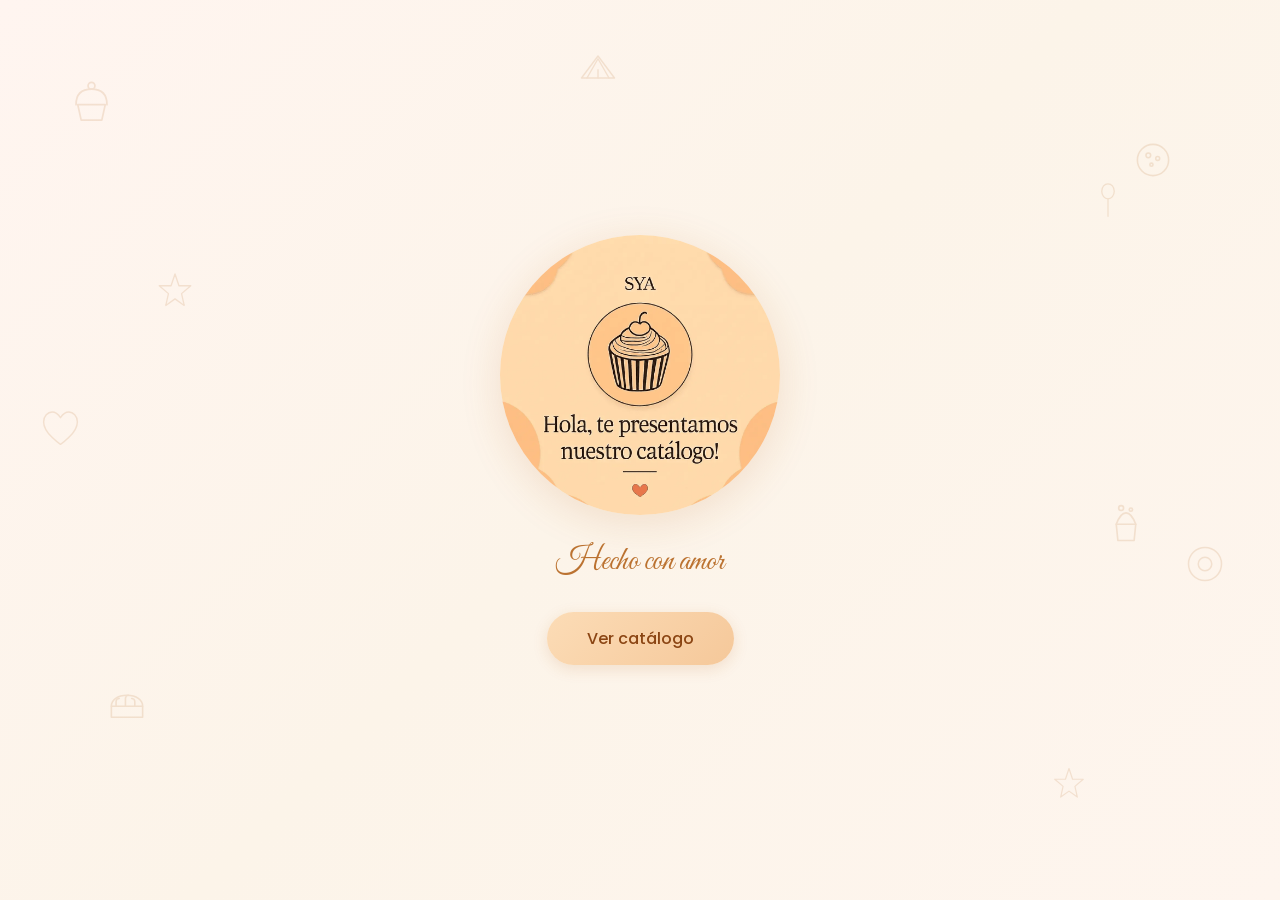
==== index.html @ 1c6e65cf "Mover archivos frontend a raíz para GitHub Pages" ====
<!DOCTYPE html>
<html lang="es">
<head>
    <meta charset="UTF-8">
    <meta name="viewport" content="width=device-width, initial-scale=1.0">
    <title>SyA - Catálogo</title>
    <link rel="icon" type="image/jpeg" href="img/logo.jpg">
    <link rel="preconnect" href="https://fonts.googleapis.com">
    <link rel="preconnect" href="https://fonts.gstatic.com" crossorigin>
    <link href="https://fonts.googleapis.com/css2?family=Great+Vibes&family=Poppins:wght@300;400;500;600;700&display=swap" rel="stylesheet">
    <link rel="stylesheet" href="css/styles.css">
</head>
<body>
    <div class="welcome-container">
        <div class="decoraciones" aria-hidden="true">
            <svg class="deco deco-1" width="55" height="55" viewBox="0 0 64 64" fill="none" stroke="currentColor" stroke-width="2" stroke-linecap="round" stroke-linejoin="round">
                <path d="M16 38h32l-4 18H20L16 38z"/>
                <path d="M14 38c0-12 6-18 18-18s18 6 18 18"/>
                <circle cx="32" cy="16" r="4"/>
            </svg>
            <svg class="deco deco-2" width="50" height="50" viewBox="0 0 64 64" fill="none" stroke="currentColor" stroke-width="2" stroke-linecap="round" stroke-linejoin="round">
                <circle cx="32" cy="32" r="20"/>
                <circle cx="26" cy="26" r="3"/>
                <circle cx="38" cy="30" r="2.5"/>
                <circle cx="30" cy="38" r="2"/>
            </svg>
            <svg class="deco deco-3" width="45" height="45" viewBox="0 0 64 64" fill="none" stroke="currentColor" stroke-width="2" stroke-linecap="round" stroke-linejoin="round">
                <path d="M32 56S8 40 8 24c0-8 6-14 12-14 4 0 8 2 12 8 4-6 8-8 12-8 6 0 12 6 12 14 0 16-24 32-24 32z"/>
            </svg>
            <svg class="deco deco-4" width="48" height="48" viewBox="0 0 64 64" fill="none" stroke="currentColor" stroke-width="2" stroke-linecap="round" stroke-linejoin="round">
                <circle cx="32" cy="32" r="22"/>
                <circle cx="32" cy="32" r="9"/>
            </svg>
            <svg class="deco deco-5" width="42" height="42" viewBox="0 0 64 64" fill="none" stroke="currentColor" stroke-width="2" stroke-linecap="round" stroke-linejoin="round">
                <polygon points="32,6 38,24 56,24 42,36 46,54 32,44 18,54 22,36 8,24 26,24"/>
            </svg>
            <svg class="deco deco-6" width="50" height="50" viewBox="0 0 64 64" fill="none" stroke="currentColor" stroke-width="2" stroke-linecap="round" stroke-linejoin="round">
                <path d="M12 40h40v14H12z"/>
                <path d="M12 40c0-8 8-14 20-14s20 6 20 14"/>
                <path d="M18 40v-6c0-2 2-4 4-4"/>
                <path d="M30 40v-10c0-2 2-4 4-4"/>
                <path d="M42 40v-6c0-2-2-4-4-4"/>
            </svg>
            <svg class="deco deco-7" width="40" height="40" viewBox="0 0 64 64" fill="none" stroke="currentColor" stroke-width="2" stroke-linecap="round" stroke-linejoin="round">
                <ellipse cx="32" cy="18" rx="10" ry="12"/>
                <line x1="32" y1="30" x2="32" y2="58"/>
            </svg>
            <svg class="deco deco-8" width="52" height="52" viewBox="0 0 64 64" fill="none" stroke="currentColor" stroke-width="2" stroke-linecap="round" stroke-linejoin="round">
                <path d="M20 36h24l-2 20H22L20 36z"/>
                <path d="M20 36c3-8 7-14 12-14s9 6 12 14"/>
                <circle cx="26" cy="16" r="3"/>
                <circle cx="38" cy="18" r="2"/>
            </svg>
            <svg class="deco deco-9" width="38" height="38" viewBox="0 0 64 64" fill="none" stroke="currentColor" stroke-width="2" stroke-linecap="round" stroke-linejoin="round">
                <polygon points="32,6 38,24 56,24 42,36 46,54 32,44 18,54 22,36 8,24 26,24"/>
            </svg>
            <svg class="deco deco-10" width="44" height="44" viewBox="0 0 64 64" fill="none" stroke="currentColor" stroke-width="2" stroke-linecap="round" stroke-linejoin="round">
                <path d="M8 48L32 16l24 32H8z"/>
                <path d="M16 48l16-28 16 28"/>
                <line x1="32" y1="36" x2="32" y2="48"/>
            </svg>
        </div>

        <picture>
            <source srcset="img/logoCatalogo.webp" type="image/webp">
            <img src="img/logoCatalogo.png" alt="Bienvenido a SyA" class="welcome-img" width="1024" height="1024" fetchpriority="high">
        </picture>
        
        <p class="welcome-frase">Hecho con amor</p>
        <a href="productos.html" class="btn-ingresar">Ver catálogo</a>
    </div>
</body>
</html>
---- css/styles.css ----
/* ==========================================
   VARIABLES Y BASE
   ========================================== */
:root {
    --color-crema: #fcf4e9;
    --color-crema-claro: #fff5f0;
    --color-marron: #b5651d;
    --color-marron-oscuro: #8b4513;
    --color-marron-texto: #4a3728;
    --color-blanco: #ffffff;
    --color-texto: #5a4a3a;
    --color-texto-claro: #8a7a6a;
    --sombra-suave: 0 4px 20px rgba(181, 101, 29, 0.08);
    --sombra-hover: 0 8px 30px rgba(181, 101, 29, 0.15);
    --radio-suave: 20px;
    --radio-medio: 16px;
    --transicion: all 0.3s ease;
}

* {
    margin: 0;
    padding: 0;
    box-sizing: border-box;
}

body {
    font-family: 'Poppins', Arial, sans-serif;
    background: linear-gradient(135deg, var(--color-crema-claro) 0%, var(--color-crema) 50%, #fef5ee 100%);
    color: var(--color-texto);
    min-height: 100vh;
    padding: 0;
    text-align: center;
}

h1, h2, h3 {
    color: var(--color-marron-texto);
}

/* ==========================================
   NAVBAR
   ========================================== */
.navbar {
    display: flex;
    justify-content: space-between;
    align-items: center;
    background: linear-gradient(135deg, var(--color-marron) 0%, var(--color-marron-oscuro) 100%);
    padding: 18px 40px;
    border-radius: 0 0 var(--radio-suave) var(--radio-suave);
    box-shadow: 0 4px 20px rgba(139, 69, 19, 0.2);
}

.navbar .logo {
    color: var(--color-blanco);
    font-family: 'Great Vibes', cursive;
    font-size: 28px;
    font-weight: 400;
    letter-spacing: 1px;
}

.nav-links {
    list-style: none;
    display: flex;
    gap: 30px;
    margin: 0;
    padding: 0;
}

.nav-links a {
    color: rgba(255, 255, 255, 0.9);
    text-decoration: none;
    font-weight: 400;
    font-size: 15px;
    transition: var(--transicion);
    position: relative;
}

.nav-links a::after {
    content: '';
    position: absolute;
    bottom: -4px;
    left: 0;
    width: 0;
    height: 2px;
    background: var(--color-blanco);
    transition: var(--transicion);
    border-radius: 2px;
}

.nav-links a:hover::after {
    width: 100%;
}

.nav-links a:hover {
    color: var(--color-blanco);
}

/* ==========================================
   PÁGINA DE BIENVENIDA
   ========================================== */
.welcome-container {
    display: flex;
    flex-direction: column;
    align-items: center;
    justify-content: center;
    min-height: 100vh;
    padding: 40px 20px;
    position: relative;
    overflow: hidden;
}

.welcome-img {
    max-width: 280px;
    height: auto;
    border-radius: 50%;
    margin-bottom: 20px;
    box-shadow: 0 8px 40px rgba(181, 101, 29, 0.15);
    transition: var(--transicion);
    position: relative;
    z-index: 1;
}

.welcome-img:hover {
    transform: scale(1.03);
    box-shadow: 0 12px 50px rgba(181, 101, 29, 0.2);
}

.welcome-frase {
    font-family: 'Great Vibes', cursive;
    font-size: 2rem;
    color: var(--color-marron);
    margin-bottom: 30px;
    opacity: 0.9;
    position: relative;
    z-index: 1;
}

.btn-ingresar {
    display: inline-block;
    padding: 14px 40px;
    font-family: 'Poppins', sans-serif;
    font-size: 1rem;
    font-weight: 500;
    text-decoration: none;
    color: var(--color-marron-oscuro);
    background: linear-gradient(135deg, #fcdcb6 0%, #f5c89a 100%);
    border: none;
    border-radius: 50px;
    transition: var(--transicion);
    cursor: pointer;
    box-shadow: 0 4px 15px rgba(181, 101, 29, 0.15);
    position: relative;
    z-index: 1;
}

.btn-ingresar:hover {
    background: linear-gradient(135deg, var(--color-marron) 0%, var(--color-marron-oscuro) 100%);
    color: var(--color-blanco);
    transform: translateY(-3px);
    box-shadow: 0 8px 25px rgba(181, 101, 29, 0.25);
}

/* ==========================================
   CATÁLOGO
   ========================================== */
.catalog-container {
    padding: 50px 30px;
    min-height: 100vh;
}

.main-title {
    font-family: 'Great Vibes', cursive;
    font-size: 3rem;
    font-weight: 400;
    color: var(--color-marron);
    margin-bottom: 50px;
    text-shadow: 0 2px 4px rgba(181, 101, 29, 0.1);
}

.productos-grid {
    display: flex;
    flex-wrap: wrap;
    justify-content: center;
    gap: 30px;
    max-width: 1200px;
    margin: 0 auto;
}

/* ==========================================
   CARDS DE PRODUCTOS
   ========================================== */
.card {
    background: var(--color-blanco);
    border-radius: var(--radio-suave);
    padding: 20px;
    width: 280px;
    text-align: center;
    text-decoration: none;
    color: inherit;
    display: block;
    transition: var(--transicion);
    box-shadow: var(--sombra-suave);
    border: 1px solid rgba(181, 101, 29, 0.06);
}

.card:hover {
    transform: translateY(-6px);
    box-shadow: var(--sombra-hover);
}

.card picture {
    display: block;
    border-radius: var(--radio-medio);
    overflow: hidden;
}

.card img {
    width: 100%;
    height: 200px;
    object-fit: cover;
    border-radius: var(--radio-medio);
    transition: var(--transicion);
}

.card:hover img {
    transform: scale(1.03);
}

.categoria {
    display: inline-block;
    background: linear-gradient(135deg, rgba(181, 101, 29, 0.1) 0%, rgba(181, 101, 29, 0.05) 100%);
    color: var(--color-marron);
    font-size: 11px;
    font-weight: 600;
    padding: 5px 14px;
    border-radius: 50px;
    margin-top: 15px;
    text-transform: uppercase;
    letter-spacing: 1px;
}

.card h3 {
    font-size: 1.1rem;
    font-weight: 600;
    margin: 12px 0 8px 0;
    color: var(--color-marron-texto);
}

.card .precio {
    font-weight: 600;
    color: var(--color-marron);
    font-size: 1.1rem;
}

/* ==========================================
   DETALLE DE PRODUCTO
   ========================================== */
.producto-detalle {
    padding: 30px 20px;
}

.detalle-grid {
    max-width: 900px;
    margin: 0 auto;
    display: flex;
    flex-wrap: wrap;
    gap: 50px;
    text-align: left;
    background: var(--color-blanco);
    border-radius: var(--radio-suave);
    padding: 40px;
    box-shadow: var(--sombra-suave);
    border: 1px solid rgba(181, 101, 29, 0.06);
}

.detalle-imagen {
    flex: 1;
    min-width: 280px;
    text-align: center;
}

.detalle-imagen picture {
    display: block;
}

.detalle-imagen img {
    width: 100%;
    max-width: 380px;
    border-radius: var(--radio-suave);
    box-shadow: 0 8px 30px rgba(181, 101, 29, 0.12);
    cursor: zoom-in;
    transition: var(--transicion);
}

.detalle-imagen img:hover {
    transform: scale(1.02);
    box-shadow: 0 12px 40px rgba(181, 101, 29, 0.18);
}

.hint-zoom {
    font-size: 13px;
    color: var(--color-texto-claro);
    margin-top: 12px;
    font-style: italic;
}

.detalle-info {
    flex: 1;
    min-width: 280px;
}

.detalle-info .categoria {
    margin-top: 0;
}

.detalle-info h1 {
    font-family: 'Great Vibes', cursive;
    font-size: 2.4rem;
    font-weight: 400;
    color: var(--color-marron-texto);
    margin: 12px 0;
}

.detalle-info .precio {
    font-size: 1.8rem;
    font-weight: 700;
    color: var(--color-marron);
    margin: 10px 0 20px 0;
}

.detalle-info .descripcion {
    color: var(--color-texto);
    line-height: 1.7;
    font-size: 0.95rem;
}

.detalle-info h3 {
    font-size: 1.1rem;
    font-weight: 600;
    margin: 25px 0 12px 0;
    color: var(--color-marron-texto);
}

.lista-ingredientes {
    margin: 0 0 25px 0;
    padding-left: 0;
    list-style: none;
    color: var(--color-texto);
}

.lista-ingredientes li {
    padding: 6px 0;
    padding-left: 20px;
    position: relative;
    font-size: 0.9rem;
}

.lista-ingredientes li::before {
    content: '•';
    color: var(--color-marron);
    font-weight: bold;
    position: absolute;
    left: 0;
}

/* ==========================================
   BOTONES
   ========================================== */
.btn-whatsapp {
    display: inline-block;
    background: linear-gradient(135deg, #25D366 0%, #128C7E 100%);
    color: var(--color-blanco);
    text-decoration: none;
    padding: 14px 28px;
    border-radius: 50px;
    font-weight: 600;
    font-size: 0.95rem;
    text-align: center;
    transition: var(--transicion);
    box-shadow: 0 4px 15px rgba(37, 211, 102, 0.3);
}

.btn-whatsapp:hover {
    transform: translateY(-3px);
    box-shadow: 0 8px 25px rgba(37, 211, 102, 0.4);
}

.btn-instagram {
    display: inline-block;
    margin-top: 12px;
    background: linear-gradient(45deg, #f09433 0%, #e6683c 25%, #dc2743 50%, #cc2366 75%, #bc1888 100%);
    color: var(--color-blanco);
    text-decoration: none;
    padding: 14px 28px;
    border-radius: 50px;
    font-weight: 600;
    font-size: 0.95rem;
    text-align: center;
    width: 100%;
    box-sizing: border-box;
    transition: var(--transicion);
    box-shadow: 0 4px 15px rgba(220, 39, 67, 0.25);
}

.btn-instagram:hover {
    opacity: 0.9;
    transform: translateY(-3px);
    box-shadow: 0 8px 25px rgba(220, 39, 67, 0.35);
}

/* ==========================================
   OVERLAY DE ZOOM
   ========================================== */
.zoom-overlay {
    display: none;
    position: fixed;
    top: 0;
    left: 0;
    width: 100%;
    height: 100%;
    background: rgba(74, 55, 40, 0.9);
    backdrop-filter: blur(8px);
    justify-content: center;
    align-items: center;
    cursor: zoom-out;
    z-index: 999;
}

.zoom-overlay.activo {
    display: flex;
}

.zoom-overlay img {
    max-width: 90%;
    max-height: 90%;
    border-radius: var(--radio-medio);
    box-shadow: 0 20px 60px rgba(0, 0, 0, 0.3);
}

/* ==========================================
   PÁGINA DE CONTACTO
   ========================================== */
.contacto-container {
    max-width: 900px;
    margin: 50px auto;
    padding: 0 20px;
    text-align: left;
}

.contacto-container h2 {
    font-family: 'Great Vibes', cursive;
    font-size: 2.4rem;
    font-weight: 400;
    color: var(--color-marron);
    text-align: center;
    margin-bottom: 8px;
}

.contacto-container .subtitulo {
    text-align: center;
    color: var(--color-texto-claro);
    margin-bottom: 40px;
    font-size: 0.95rem;
}

.contacto-grid {
    display: flex;
    flex-wrap: wrap;
    gap: 30px;
    justify-content: center;
}

.form-seccion, .info-seccion {
    background: var(--color-blanco);
    border-radius: var(--radio-suave);
    padding: 35px;
    box-shadow: var(--sombra-suave);
    flex: 1;
    min-width: 300px;
    border: 1px solid rgba(181, 101, 29, 0.06);
}

#form-contacto {
    display: flex;
    flex-direction: column;
}

#form-contacto label {
    margin-top: 14px;
    font-weight: 500;
    color: var(--color-marron-texto);
    font-size: 0.9rem;
}

#form-contacto input,
#form-contacto textarea {
    padding: 12px 16px;
    margin-top: 6px;
    border: 2px solid rgba(181, 101, 29, 0.1);
    border-radius: var(--radio-medio);
    font-family: 'Poppins', sans-serif;
    font-size: 0.9rem;
    transition: var(--transicion);
    background: var(--color-crema-claro);
    color: var(--color-texto);
}

#form-contacto input:focus,
#form-contacto textarea:focus {
    outline: none;
    border-color: var(--color-marron);
    box-shadow: 0 0 0 3px rgba(181, 101, 29, 0.1);
    background: var(--color-blanco);
}

#form-contacto button {
    margin-top: 22px;
    background: linear-gradient(135deg, var(--color-marron) 0%, var(--color-marron-oscuro) 100%);
    color: var(--color-blanco);
    border: none;
    padding: 14px;
    border-radius: 50px;
    font-family: 'Poppins', sans-serif;
    font-weight: 600;
    font-size: 0.95rem;
    cursor: pointer;
    transition: var(--transicion);
    box-shadow: 0 4px 15px rgba(181, 101, 29, 0.25);
}

#form-contacto button:hover {
    transform: translateY(-3px);
    box-shadow: 0 8px 25px rgba(181, 101, 29, 0.35);
}

.info-seccion h3 {
    font-family: 'Great Vibes', cursive;
    font-size: 1.8rem;
    font-weight: 400;
    color: var(--color-marron);
    margin-top: 0;
    margin-bottom: 15px;
}

.info-seccion ul {
    list-style: none;
    padding: 0;
}

.info-seccion ul li {
    margin-bottom: 15px;
    font-size: 0.95rem;
    color: var(--color-texto);
}

/* ==========================================
   DECORACIONES FLOTANTES
   ========================================== */
.decoraciones {
    position: absolute;
    inset: 0;
    overflow: hidden;
    pointer-events: none;
    z-index: 0;
}

.catalog-container {
    position: relative;
}

.deco {
    position: absolute;
    color: var(--color-marron);
    opacity: 0.14;
}

.deco-1 { top: 8%; left: 5%; animation: float 8s ease-in-out infinite; }
.deco-2 { top: 15%; right: 8%; animation: float 10s ease-in-out infinite 1s; }
.deco-3 { top: 45%; left: 3%; animation: float 7s ease-in-out infinite 2s; }
.deco-4 { top: 60%; right: 4%; animation: float 9s ease-in-out infinite 0.5s; }
.deco-5 { top: 30%; left: 12%; animation: float 11s ease-in-out infinite 3s; }
.deco-6 { top: 75%; left: 8%; animation: float 8s ease-in-out infinite 1.5s; }
.deco-7 { top: 20%; left: 85%; animation: float 10s ease-in-out infinite 2.5s; }
.deco-8 { top: 55%; right: 10%; animation: float 7s ease-in-out infinite 0.8s; }
.deco-9 { top: 85%; right: 15%; animation: float 9s ease-in-out infinite 3.5s; }
.deco-10 { top: 5%; left: 45%; animation: float 11s ease-in-out infinite 0.3s; }
.deco-11 { top: 40%; left: 90%; animation: float 8s ease-in-out infinite 1.2s; }
.deco-12 { top: 92%; left: 30%; animation: float 10s ease-in-out infinite 2.8s; }
.deco-13 { top: 25%; right: 3%; animation: float 7s ease-in-out infinite 0.7s; }
.deco-14 { top: 70%; left: 15%; animation: float 9s ease-in-out infinite 1.8s; }
.deco-15 { top: 50%; left: 50%; animation: float 12s ease-in-out infinite 3.2s; }
.deco-16 { top: 3%; right: 25%; animation: float 8s ease-in-out infinite 2.2s; }
.deco-17 { top: 78%; right: 25%; animation: float 10s ease-in-out infinite 0.4s; }
.deco-18 { top: 35%; left: 20%; animation: float 7s ease-in-out infinite 1.5s; }
.deco-19 { top: 60%; left: 40%; animation: float 9s ease-in-out infinite 2.5s; }
.deco-20 { top: 12%; left: 70%; animation: float 11s ease-in-out infinite 3.8s; }

@keyframes float {
    0%, 100% {
        transform: translateY(0) rotate(0deg);
    }
    50% {
        transform: translateY(-18px) rotate(5deg);
    }
}

/* ==========================================
   RESPONSIVE
   ========================================== */
@media (max-width: 768px) {
    .navbar {
        padding: 15px 20px;
        border-radius: 0;
    }

    .nav-links {
        gap: 15px;
    }

    .nav-links a {
        font-size: 13px;
    }

    .main-title {
        font-size: 2.2rem;
    }

    .welcome-img {
        max-width: 200px;
    }

    .welcome-frase {
        font-size: 1.5rem;
    }

    .card {
        width: 100%;
        max-width: 320px;
    }

    .detalle-grid {
        padding: 25px;
        gap: 30px;
    }

    .detalle-info h1 {
        font-size: 1.8rem;
    }

    .contacto-container {
        margin: 30px auto;
    }
}
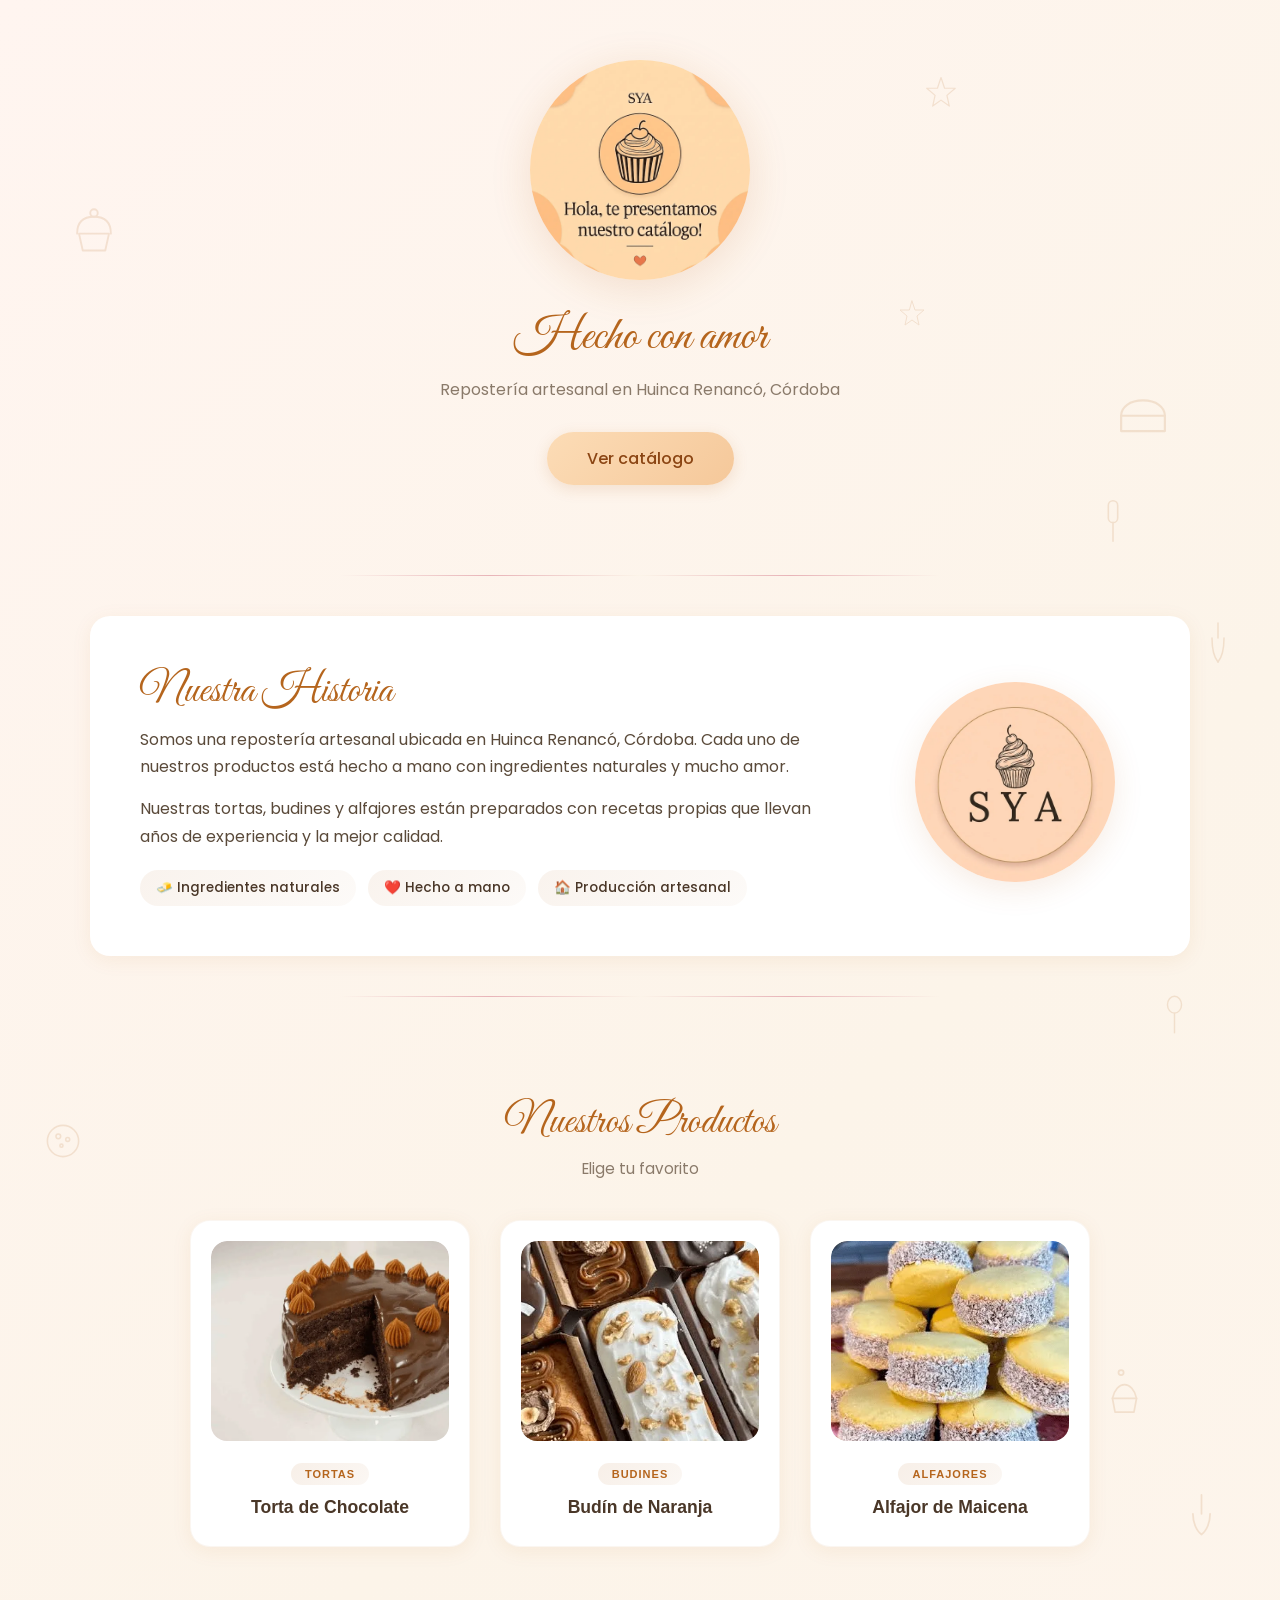
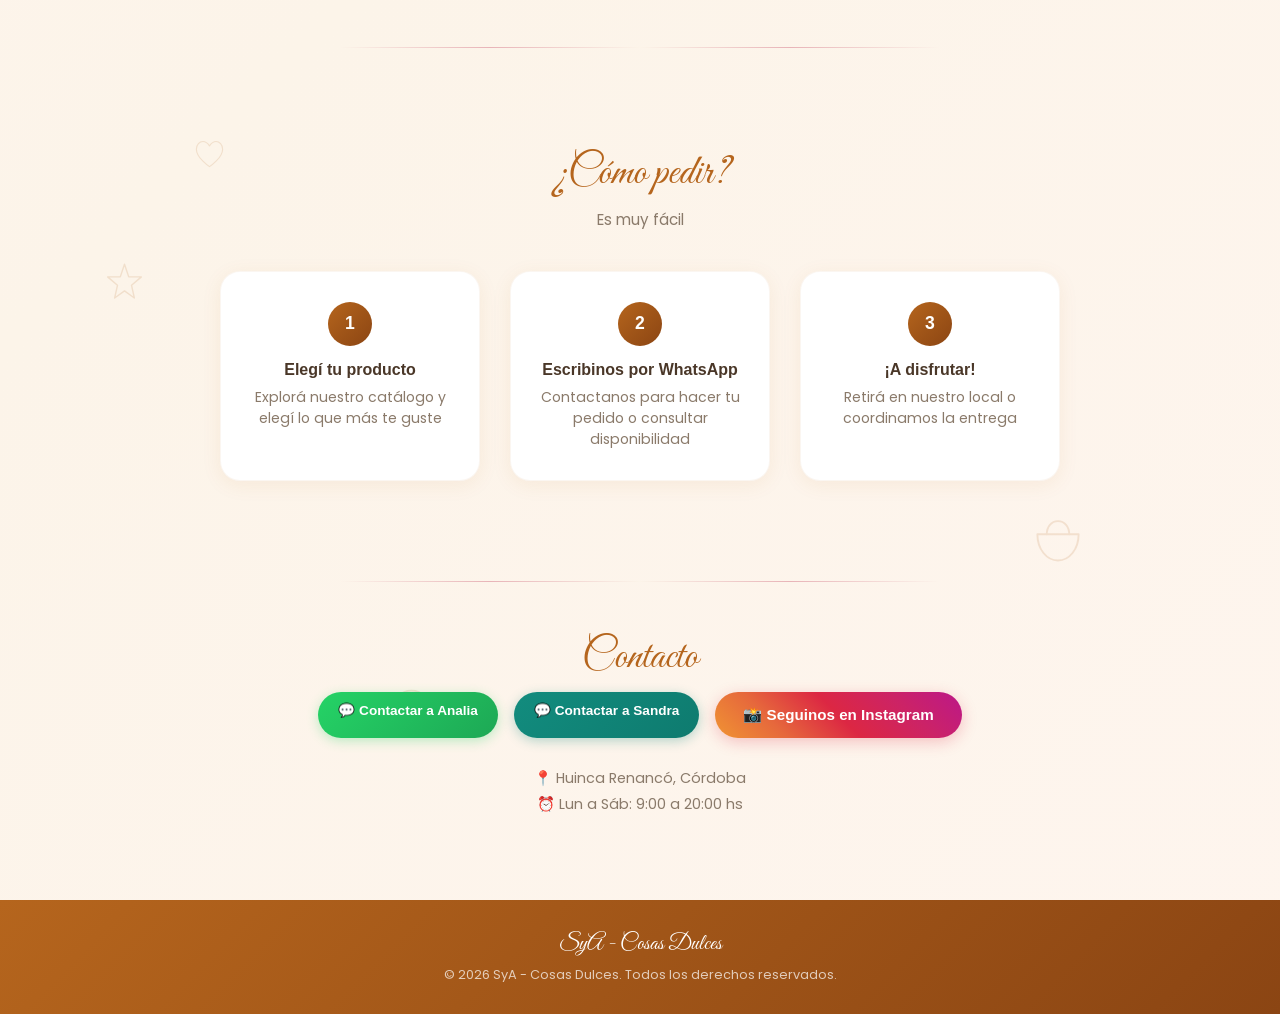
==== commit cb6b9c51: "2 botones WhatsApp (Analia/Sandra), sin precios, divisores pastel y SVGs decorativos en inicio" ====
--- a/index.html
+++ b/index.html
@@ -3,7 +3,12 @@
 <head>
     <meta charset="UTF-8">
     <meta name="viewport" content="width=device-width, initial-scale=1.0">
-    <title>SyA - Catálogo</title>
+    <title>SyA - Cosas Dulces | Repostería en Huinca Renancó, Córdoba</title>
+    <meta name="description" content="SyA - Cosas Dulces: repostería artesanal en Huinca Renancó, Córdoba. Tortas, budines y alfajores hechos con amor. Consultá por WhatsApp.">
+    <meta property="og:title" content="SyA - Cosas Dulces | Repostería Artesanal">
+    <meta property="og:description" content="Tortas, budines y alfajores artesanales en Huinca Renancó, Córdoba. Hecho con amor.">
+    <meta property="og:image" content="img/logo.jpg">
+    <meta property="og:type" content="website">
     <link rel="icon" type="image/jpeg" href="img/logo.jpg">
     <link rel="preconnect" href="https://fonts.googleapis.com">
     <link rel="preconnect" href="https://fonts.gstatic.com" crossorigin>
@@ -11,63 +16,132 @@
     <link rel="stylesheet" href="css/styles.css">
 </head>
 <body>
-    <div class="welcome-container">
+
+    <div class="home-container">
         <div class="decoraciones" aria-hidden="true">
-            <svg class="deco deco-1" width="55" height="55" viewBox="0 0 64 64" fill="none" stroke="currentColor" stroke-width="2" stroke-linecap="round" stroke-linejoin="round">
-                <path d="M16 38h32l-4 18H20L16 38z"/>
-                <path d="M14 38c0-12 6-18 18-18s18 6 18 18"/>
-                <circle cx="32" cy="16" r="4"/>
-            </svg>
-            <svg class="deco deco-2" width="50" height="50" viewBox="0 0 64 64" fill="none" stroke="currentColor" stroke-width="2" stroke-linecap="round" stroke-linejoin="round">
-                <circle cx="32" cy="32" r="20"/>
-                <circle cx="26" cy="26" r="3"/>
-                <circle cx="38" cy="30" r="2.5"/>
-                <circle cx="30" cy="38" r="2"/>
-            </svg>
-            <svg class="deco deco-3" width="45" height="45" viewBox="0 0 64 64" fill="none" stroke="currentColor" stroke-width="2" stroke-linecap="round" stroke-linejoin="round">
-                <path d="M32 56S8 40 8 24c0-8 6-14 12-14 4 0 8 2 12 8 4-6 8-8 12-8 6 0 12 6 12 14 0 16-24 32-24 32z"/>
-            </svg>
-            <svg class="deco deco-4" width="48" height="48" viewBox="0 0 64 64" fill="none" stroke="currentColor" stroke-width="2" stroke-linecap="round" stroke-linejoin="round">
-                <circle cx="32" cy="32" r="22"/>
-                <circle cx="32" cy="32" r="9"/>
-            </svg>
-            <svg class="deco deco-5" width="42" height="42" viewBox="0 0 64 64" fill="none" stroke="currentColor" stroke-width="2" stroke-linecap="round" stroke-linejoin="round">
-                <polygon points="32,6 38,24 56,24 42,36 46,54 32,44 18,54 22,36 8,24 26,24"/>
-            </svg>
-            <svg class="deco deco-6" width="50" height="50" viewBox="0 0 64 64" fill="none" stroke="currentColor" stroke-width="2" stroke-linecap="round" stroke-linejoin="round">
-                <path d="M12 40h40v14H12z"/>
-                <path d="M12 40c0-8 8-14 20-14s20 6 20 14"/>
-                <path d="M18 40v-6c0-2 2-4 4-4"/>
-                <path d="M30 40v-10c0-2 2-4 4-4"/>
-                <path d="M42 40v-6c0-2-2-4-4-4"/>
-            </svg>
-            <svg class="deco deco-7" width="40" height="40" viewBox="0 0 64 64" fill="none" stroke="currentColor" stroke-width="2" stroke-linecap="round" stroke-linejoin="round">
-                <ellipse cx="32" cy="18" rx="10" ry="12"/>
-                <line x1="32" y1="30" x2="32" y2="58"/>
-            </svg>
-            <svg class="deco deco-8" width="52" height="52" viewBox="0 0 64 64" fill="none" stroke="currentColor" stroke-width="2" stroke-linecap="round" stroke-linejoin="round">
-                <path d="M20 36h24l-2 20H22L20 36z"/>
-                <path d="M20 36c3-8 7-14 12-14s9 6 12 14"/>
-                <circle cx="26" cy="16" r="3"/>
-                <circle cx="38" cy="18" r="2"/>
-            </svg>
-            <svg class="deco deco-9" width="38" height="38" viewBox="0 0 64 64" fill="none" stroke="currentColor" stroke-width="2" stroke-linecap="round" stroke-linejoin="round">
-                <polygon points="32,6 38,24 56,24 42,36 46,54 32,44 18,54 22,36 8,24 26,24"/>
-            </svg>
-            <svg class="deco deco-10" width="44" height="44" viewBox="0 0 64 64" fill="none" stroke="currentColor" stroke-width="2" stroke-linecap="round" stroke-linejoin="round">
-                <path d="M8 48L32 16l24 32H8z"/>
-                <path d="M16 48l16-28 16 28"/>
-                <line x1="32" y1="36" x2="32" y2="48"/>
-            </svg>
+            <svg class="deco deco-1" width="60" height="60" viewBox="0 0 64 64" fill="none" stroke="currentColor" stroke-width="2" stroke-linecap="round" stroke-linejoin="round"><path d="M16 38h32l-4 18H20L16 38z"/><path d="M14 38c0-12 6-18 18-18s18 6 18 18"/><circle cx="32" cy="16" r="4"/></svg>
+            <svg class="deco deco-2" width="70" height="70" viewBox="0 0 64 64" fill="none" stroke="currentColor" stroke-width="2" stroke-linecap="round" stroke-linejoin="round"><path d="M12 40h40v14H12z"/><path d="M12 40c0-8 8-14 20-14s20 6 20 14"/></svg>
+            <svg class="deco deco-3" width="50" height="50" viewBox="0 0 64 64" fill="none" stroke="currentColor" stroke-width="2" stroke-linecap="round" stroke-linejoin="round"><circle cx="32" cy="32" r="20"/><circle cx="26" cy="26" r="3"/><circle cx="38" cy="30" r="2.5"/><circle cx="30" cy="38" r="2"/></svg>
+            <svg class="deco deco-4" width="55" height="55" viewBox="0 0 64 64" fill="none" stroke="currentColor" stroke-width="2" stroke-linecap="round" stroke-linejoin="round"><line x1="32" y1="8" x2="32" y2="30"/><path d="M22 30c0 10 4 20 10 24"/><path d="M42 30c0 10-4 20-10 24"/></svg>
+            <svg class="deco deco-5" width="40" height="40" viewBox="0 0 64 64" fill="none" stroke="currentColor" stroke-width="2" stroke-linecap="round" stroke-linejoin="round"><path d="M32 56S8 40 8 24c0-8 6-14 12-14 4 0 8 2 12 8 4-6 8-8 12-8 6 0 12 6 12 14 0 16-24 32-24 32z"/></svg>
+            <svg class="deco deco-6" width="45" height="45" viewBox="0 0 64 64" fill="none" stroke="currentColor" stroke-width="2" stroke-linecap="round" stroke-linejoin="round"><polygon points="32,6 38,24 56,24 42,36 46,54 32,44 18,54 22,36 8,24 26,24"/></svg>
+            <svg class="deco deco-7" width="50" height="50" viewBox="0 0 64 64" fill="none" stroke="currentColor" stroke-width="2" stroke-linecap="round" stroke-linejoin="round"><rect x="26" y="6" width="12" height="28" rx="6"/><line x1="32" y1="34" x2="32" y2="58"/></svg>
+            <svg class="deco deco-8" width="55" height="55" viewBox="0 0 64 64" fill="none" stroke="currentColor" stroke-width="2" stroke-linecap="round" stroke-linejoin="round"><path d="M18 40h28l-3 16H21L18 40z"/><path d="M18 40c2-10 8-16 14-16s12 6 14 16"/><circle cx="28" cy="10" r="3"/></svg>
+            <svg class="deco deco-9" width="60" height="60" viewBox="0 0 64 64" fill="none" stroke="currentColor" stroke-width="2" stroke-linecap="round" stroke-linejoin="round"><path d="M10 28h44c0 16-10 28-22 28S10 44 10 28z"/><path d="M20 28c0-8 5-14 12-14s12 6 12 14"/></svg>
+            <svg class="deco deco-10" width="50" height="50" viewBox="0 0 64 64" fill="none" stroke="currentColor" stroke-width="2" stroke-linecap="round" stroke-linejoin="round"><path d="M8 48L32 16l24 32H8z"/><line x1="32" y1="36" x2="32" y2="48"/></svg>
+            <svg class="deco deco-11" width="45" height="45" viewBox="0 0 64 64" fill="none" stroke="currentColor" stroke-width="2" stroke-linecap="round" stroke-linejoin="round"><ellipse cx="32" cy="18" rx="10" ry="12"/><line x1="32" y1="30" x2="32" y2="58"/></svg>
+            <svg class="deco deco-12" width="55" height="55" viewBox="0 0 64 64" fill="none" stroke="currentColor" stroke-width="2" stroke-linecap="round" stroke-linejoin="round"><circle cx="32" cy="32" r="22"/><circle cx="32" cy="32" r="9"/></svg>
+            <svg class="deco deco-13" width="48" height="48" viewBox="0 0 64 64" fill="none" stroke="currentColor" stroke-width="2" stroke-linecap="round" stroke-linejoin="round"><line x1="32" y1="4" x2="32" y2="24"/><path d="M24 24c0 14 3 26 8 32"/><path d="M40 24c0 14-3 26-8 32"/></svg>
+            <svg class="deco deco-14" width="35" height="35" viewBox="0 0 64 64" fill="none" stroke="currentColor" stroke-width="2" stroke-linecap="round" stroke-linejoin="round"><path d="M32 56S8 40 8 24c0-8 6-14 12-14 4 0 8 2 12 8 4-6 8-8 12-8 6 0 12 6 12 14 0 16-24 32-24 32z"/></svg>
+            <svg class="deco deco-15" width="52" height="52" viewBox="0 0 64 64" fill="none" stroke="currentColor" stroke-width="2" stroke-linecap="round" stroke-linejoin="round"><path d="M20 36h24l-2 20H22L20 36z"/><path d="M20 36c3-8 7-14 12-14s9 6 12 14"/><circle cx="26" cy="16" r="3"/><circle cx="38" cy="18" r="2"/></svg>
+            <svg class="deco deco-16" width="38" height="38" viewBox="0 0 64 64" fill="none" stroke="currentColor" stroke-width="2" stroke-linecap="round" stroke-linejoin="round"><polygon points="32,6 38,24 56,24 42,36 46,54 32,44 18,54 22,36 8,24 26,24"/></svg>
+            <svg class="deco deco-17" width="42" height="42" viewBox="0 0 64 64" fill="none" stroke="currentColor" stroke-width="2" stroke-linecap="round" stroke-linejoin="round"><path d="M32 6L32 36"/><path d="M32 6C38 6 44 14 44 22C44 30 38 36 32 36"/><rect x="28" y="36" width="8" height="22" rx="2"/></svg>
+            <svg class="deco deco-18" width="48" height="48" viewBox="0 0 64 64" fill="none" stroke="currentColor" stroke-width="2" stroke-linecap="round" stroke-linejoin="round"><path d="M18 42h28l-3 14H21L18 42z"/><path d="M18 42c2-8 7-14 14-14s12 6 14 14"/><circle cx="32" cy="22" r="5"/></svg>
+            <svg class="deco deco-19" width="42" height="42" viewBox="0 0 64 64" fill="none" stroke="currentColor" stroke-width="2" stroke-linecap="round" stroke-linejoin="round"><circle cx="32" cy="32" r="18"/><circle cx="24" cy="28" r="2.5"/><circle cx="36" cy="26" r="2"/><circle cx="30" cy="36" r="2.5"/></svg>
+            <svg class="deco deco-20" width="32" height="32" viewBox="0 0 64 64" fill="none" stroke="currentColor" stroke-width="2" stroke-linecap="round" stroke-linejoin="round"><polygon points="32,6 38,24 56,24 42,36 46,54 32,44 18,54 22,36 8,24 26,24"/></svg>
         </div>
 
-        <picture>
-            <source srcset="img/logoCatalogo.webp" type="image/webp">
-            <img src="img/logoCatalogo.png" alt="Bienvenido a SyA" class="welcome-img" width="1024" height="1024" fetchpriority="high">
-        </picture>
-        
-        <p class="welcome-frase">Hecho con amor</p>
-        <a href="productos.html" class="btn-ingresar">Ver catálogo</a>
+    <section class="hero">
+        <div class="hero-content">
+            <picture>
+                <source srcset="img/logoCatalogo.webp" type="image/webp">
+                <img src="img/logoCatalogo.png" alt="SyA - Cosas Dulces" class="hero-logo" width="1024" height="1024" fetchpriority="high">
+            </picture>
+            <h1 class="hero-titulo">Hecho con amor</h1>
+            <p class="hero-subtitulo">Repostería artesanal en Huinca Renancó, Córdoba</p>
+            <a href="productos.html" class="btn-ingresar">Ver catálogo</a>
+        </div>
+    </section>
+
+    <hr class="divisor-pastel">
+
+    <section class="seccion seccion-historia fade-in">
+        <div class="historia-grid">
+            <div class="historia-texto">
+                <h2 class="seccion-titulo" style="text-align:left;">Nuestra Historia</h2>
+                <p>Somos una repostería artesanal ubicada en Huinca Renancó, Córdoba. Cada uno de nuestros productos está hecho a mano con ingredientes naturales y mucho amor.</p>
+                <p>Nuestras tortas, budines y alfajores están preparados con recetas propias que llevan años de experiencia y la mejor calidad.</p>
+                <div class="historia-valores">
+                    <span class="valor">🧈 Ingredientes naturales</span>
+                    <span class="valor">❤️ Hecho a mano</span>
+                    <span class="valor">🏠 Producción artesanal</span>
+                </div>
+            </div>
+            <div class="historia-imagen">
+                <picture>
+                    <source srcset="img/logo.webp" type="image/webp">
+                    <img src="img/logo.jpg" alt="SyA - Nuestra historia" width="500" height="500" loading="lazy">
+                </picture>
+            </div>
+        </div>
+    </section>
+
+    <hr class="divisor-pastel">
+
+    <section class="seccion fade-in">
+        <h2 class="seccion-titulo">Nuestros Productos</h2>
+        <p class="seccion-subtitulo">Elige tu favorito</p>
+        <div class="productos-grid" id="productos-destacados"></div>
+    </section>
+
+    <hr class="divisor-pastel">
+
+    <section class="seccion fade-in">
+        <h2 class="seccion-titulo">¿Cómo pedir?</h2>
+        <p class="seccion-subtitulo">Es muy fácil</p>
+        <div class="pasos-grid">
+            <div class="paso">
+                <span class="paso-numero">1</span>
+                <h3>Elegí tu producto</h3>
+                <p>Explorá nuestro catálogo y elegí lo que más te guste</p>
+            </div>
+            <div class="paso">
+                <span class="paso-numero">2</span>
+                <h3>Escribinos por WhatsApp</h3>
+                <p>Contactanos para hacer tu pedido o consultar disponibilidad</p>
+            </div>
+            <div class="paso">
+                <span class="paso-numero">3</span>
+                <h3>¡A disfrutar!</h3>
+                <p>Retirá en nuestro local o coordinamos la entrega</p>
+            </div>
+        </div>
+    </section>
+
+    <hr class="divisor-pastel">
+
+    <section class="seccion seccion-contacto-rapido fade-in">
+        <h2 class="seccion-titulo">Contacto</h2>
+        <div class="contacto-rapido-grid">
+            <a href="https://wa.me/5492302637190" target="_blank" class="btn-whatsapp-analia">
+                💬 Contactar a Analia
+            </a>
+            <a href="https://wa.me/5492302313452" target="_blank" class="btn-whatsapp-sandra">
+                💬 Contactar a Sandra
+            </a>
+            <a href="https://www.instagram.com/sya.cosasdulces/" target="_blank" class="btn-instagram">
+                📸 Seguinos en Instagram
+            </a>
+        </div>
+        <div class="horarios-rapidos">
+            <p>📍 Huinca Renancó, Córdoba</p>
+            <p>⏰ Lun a Sáb: 9:00 a 20:00 hs</p>
+        </div>
+    </section>
+
     </div>
+
+    <footer class="footer">
+        <div class="footer-contenido">
+            <span class="footer-logo">SyA - Cosas Dulces</span>
+            <p class="footer-copy">&copy; 2026 SyA - Cosas Dulces. Todos los derechos reservados.</p>
+        </div>
+    </footer>
+
+
+
+    <script defer src="js/data-productos.js"></script>
+    <script defer src="js/main-page.js"></script>
+    <script defer src="js/scroll-animations.js"></script>
 </body>
 </html>
--- a/css/styles.css
+++ b/css/styles.css
@@ -37,6 +37,20 @@
 }
 
 /* ==========================================
+   SCROLL ANIMATIONS
+   ========================================== */
+.fade-in {
+    opacity: 0;
+    transform: translateY(30px);
+    transition: opacity 0.6s ease, transform 0.6s ease;
+}
+
+.fade-in.visible {
+    opacity: 1;
+    transform: translateY(0);
+}
+
+/* ==========================================
    NAVBAR
    ========================================== */
 .navbar {
@@ -47,6 +61,9 @@
     padding: 18px 40px;
     border-radius: 0 0 var(--radio-suave) var(--radio-suave);
     box-shadow: 0 4px 20px rgba(139, 69, 19, 0.2);
+    position: sticky;
+    top: 0;
+    z-index: 100;
 }
 
 .navbar .logo {
@@ -55,6 +72,7 @@
     font-size: 28px;
     font-weight: 400;
     letter-spacing: 1px;
+    text-decoration: none;
 }
 
 .nav-links {
@@ -95,43 +113,48 @@
 }
 
 /* ==========================================
-   PÁGINA DE BIENVENIDA
-   ========================================== */
-.welcome-container {
+   HERO SECTION
+   ========================================== */
+.hero {
+    padding: 60px 20px 50px;
+    position: relative;
+    overflow: hidden;
+}
+
+.hero-content {
     display: flex;
     flex-direction: column;
     align-items: center;
-    justify-content: center;
-    min-height: 100vh;
-    padding: 40px 20px;
     position: relative;
-    overflow: hidden;
-}
-
-.welcome-img {
-    max-width: 280px;
+    z-index: 1;
+}
+
+.hero-logo {
+    max-width: 220px;
     height: auto;
     border-radius: 50%;
     margin-bottom: 20px;
     box-shadow: 0 8px 40px rgba(181, 101, 29, 0.15);
     transition: var(--transicion);
-    position: relative;
-    z-index: 1;
-}
-
-.welcome-img:hover {
+}
+
+.hero-logo:hover {
     transform: scale(1.03);
     box-shadow: 0 12px 50px rgba(181, 101, 29, 0.2);
 }
 
-.welcome-frase {
+.hero-titulo {
     font-family: 'Great Vibes', cursive;
-    font-size: 2rem;
-    color: var(--color-marron);
+    font-size: 3rem;
+    font-weight: 400;
+    color: var(--color-marron);
+    margin-bottom: 10px;
+}
+
+.hero-subtitulo {
+    font-size: 1rem;
+    color: var(--color-texto-claro);
     margin-bottom: 30px;
-    opacity: 0.9;
-    position: relative;
-    z-index: 1;
 }
 
 .btn-ingresar {
@@ -148,8 +171,6 @@
     transition: var(--transicion);
     cursor: pointer;
     box-shadow: 0 4px 15px rgba(181, 101, 29, 0.15);
-    position: relative;
-    z-index: 1;
 }
 
 .btn-ingresar:hover {
@@ -160,22 +181,57 @@
 }
 
 /* ==========================================
-   CATÁLOGO
-   ========================================== */
-.catalog-container {
-    padding: 50px 30px;
-    min-height: 100vh;
-}
-
-.main-title {
+   SECCIONES GENÉRICAS
+   ========================================== */
+.seccion {
+    max-width: 1100px;
+    margin: 0 auto;
+    padding: 60px 20px;
+}
+
+.seccion-titulo {
     font-family: 'Great Vibes', cursive;
-    font-size: 3rem;
+    font-size: 2.6rem;
     font-weight: 400;
     color: var(--color-marron);
-    margin-bottom: 50px;
-    text-shadow: 0 2px 4px rgba(181, 101, 29, 0.1);
-}
-
+    text-align: center;
+    margin-bottom: 8px;
+}
+
+.seccion-subtitulo {
+    text-align: center;
+    color: var(--color-texto-claro);
+    margin-bottom: 40px;
+    font-size: 0.95rem;
+}
+
+.seccion-cta {
+    text-align: center;
+    margin-top: 40px;
+}
+
+.btn-ver-todo {
+    display: inline-block;
+    padding: 12px 32px;
+    font-family: 'Poppins', sans-serif;
+    font-size: 0.95rem;
+    font-weight: 500;
+    text-decoration: none;
+    color: var(--color-marron);
+    border: 2px solid var(--color-marron);
+    border-radius: 50px;
+    transition: var(--transicion);
+}
+
+.btn-ver-todo:hover {
+    background: var(--color-marron);
+    color: var(--color-blanco);
+    transform: translateY(-2px);
+}
+
+/* ==========================================
+   PRODUCTOS GRID (compartido)
+   ========================================== */
 .productos-grid {
     display: flex;
     flex-wrap: wrap;
@@ -183,6 +239,188 @@
     gap: 30px;
     max-width: 1200px;
     margin: 0 auto;
+}
+
+/* ==========================================
+   FILTROS DE CATEGORÍA
+   ========================================== */
+.filtros {
+    display: flex;
+    justify-content: center;
+    gap: 12px;
+    margin-bottom: 40px;
+    flex-wrap: wrap;
+}
+
+.filtro-btn {
+    padding: 8px 22px;
+    font-family: 'Poppins', sans-serif;
+    font-size: 0.85rem;
+    font-weight: 500;
+    border: 2px solid rgba(181, 101, 29, 0.2);
+    border-radius: 50px;
+    background: var(--color-blanco);
+    color: var(--color-texto);
+    cursor: pointer;
+    transition: var(--transicion);
+}
+
+.filtro-btn:hover {
+    border-color: var(--color-marron);
+    color: var(--color-marron);
+}
+
+.filtro-btn.activo {
+    background: var(--color-marron);
+    color: var(--color-blanco);
+    border-color: var(--color-marron);
+}
+
+/* ==========================================
+   SECCIÓN HISTORIA
+   ========================================== */
+.seccion-historia {
+    background: var(--color-blanco);
+    border-radius: var(--radio-suave);
+    padding: 50px;
+    box-shadow: var(--sombra-suave);
+    margin: 0 20px;
+    max-width: 1100px;
+    margin-left: auto;
+    margin-right: auto;
+}
+
+.divisor-pastel {
+    border: none;
+    height: 1px;
+    background: linear-gradient(90deg, transparent, #e8b4b8, var(--color-crema), #e8b4b8, transparent);
+    max-width: 600px;
+    margin: 40px auto;
+}
+
+.historia-grid {
+    display: flex;
+    flex-wrap: wrap;
+    gap: 40px;
+    align-items: center;
+    text-align: left;
+}
+
+.historia-texto {
+    flex: 1;
+    min-width: 280px;
+}
+
+.historia-texto p {
+    margin-bottom: 15px;
+    line-height: 1.7;
+    color: var(--color-texto);
+}
+
+.historia-valores {
+    display: flex;
+    flex-wrap: wrap;
+    gap: 12px;
+    margin-top: 20px;
+}
+
+.valor {
+    display: inline-block;
+    background: linear-gradient(135deg, rgba(181, 101, 29, 0.08) 0%, rgba(181, 101, 29, 0.03) 100%);
+    padding: 8px 16px;
+    border-radius: 50px;
+    font-size: 0.85rem;
+    color: var(--color-marron-texto);
+    font-weight: 500;
+}
+
+.historia-imagen {
+    flex: 0 0 250px;
+    text-align: center;
+}
+
+.historia-imagen img {
+    width: 200px;
+    height: 200px;
+    border-radius: 50%;
+    object-fit: cover;
+    box-shadow: 0 8px 30px rgba(181, 101, 29, 0.12);
+}
+
+/* ==========================================
+   PASOS / CÓMO PEDIR
+   ========================================== */
+.pasos-grid {
+    display: flex;
+    flex-wrap: wrap;
+    justify-content: center;
+    gap: 30px;
+}
+
+.paso {
+    background: var(--color-blanco);
+    border-radius: var(--radio-suave);
+    padding: 30px 25px;
+    width: 260px;
+    box-shadow: var(--sombra-suave);
+    transition: var(--transicion);
+    border: 1px solid rgba(181, 101, 29, 0.06);
+}
+
+.paso:hover {
+    transform: translateY(-4px);
+    box-shadow: var(--sombra-hover);
+}
+
+.paso-numero {
+    display: inline-flex;
+    align-items: center;
+    justify-content: center;
+    width: 44px;
+    height: 44px;
+    border-radius: 50%;
+    background: linear-gradient(135deg, var(--color-marron) 0%, var(--color-marron-oscuro) 100%);
+    color: var(--color-blanco);
+    font-weight: 700;
+    font-size: 1.1rem;
+    margin-bottom: 15px;
+}
+
+.paso h3 {
+    font-size: 1rem;
+    font-weight: 600;
+    margin-bottom: 8px;
+}
+
+.paso p {
+    font-size: 0.88rem;
+    color: var(--color-texto-claro);
+    line-height: 1.5;
+}
+
+/* ==========================================
+   CONTACTO RÁPIDO (homepage)
+   ========================================== */
+.seccion-contacto-rapido {
+    text-align: center;
+    margin-top: -50px;
+}
+
+.contacto-rapido-grid {
+    display: flex;
+    justify-content: center;
+    gap: 16px;
+    flex-wrap: wrap;
+    margin-bottom: 30px;
+}
+
+.horarios-rapidos {
+    color: var(--color-texto-claro);
+    font-size: 0.9rem;
+}
+
+.horarios-rapidos p {
+    margin-bottom: 5px;
 }
 
 /* ==========================================
@@ -249,6 +487,23 @@
     font-weight: 600;
     color: var(--color-marron);
     font-size: 1.1rem;
+}
+
+/* ==========================================
+   CATÁLOGO
+   ========================================== */
+.catalog-container {
+    padding: 50px 30px;
+    min-height: 100vh;
+}
+
+.main-title {
+    font-family: 'Great Vibes', cursive;
+    font-size: 3rem;
+    font-weight: 400;
+    color: var(--color-marron);
+    margin-bottom: 30px;
+    text-shadow: 0 2px 4px rgba(181, 101, 29, 0.1);
 }
 
 /* ==========================================
@@ -355,7 +610,7 @@
 }
 
 .lista-ingredientes li::before {
-    content: '•';
+    content: '\2022';
     color: var(--color-marron);
     font-weight: bold;
     position: absolute;
@@ -384,9 +639,51 @@
     box-shadow: 0 8px 25px rgba(37, 211, 102, 0.4);
 }
 
+.contacto-wa-botones {
+    display: flex;
+    gap: 10px;
+    margin-top: 14px;
+}
+
+.btn-whatsapp-analia,
+.btn-whatsapp-sandra {
+    display: inline-block;
+    color: var(--color-blanco);
+    text-decoration: none;
+    padding: 10px 20px;
+    border-radius: 50px;
+    font-weight: 600;
+    font-size: 0.85rem;
+    text-align: center;
+    transition: var(--transicion);
+}
+
+.btn-whatsapp-analia {
+    background: linear-gradient(135deg, #25D366 0%, #1DA855 100%);
+    box-shadow: 0 3px 12px rgba(37, 211, 102, 0.3);
+}
+
+.btn-whatsapp-sandra {
+    background: linear-gradient(135deg, #128C7E 0%, #0E7B6F 100%);
+    box-shadow: 0 3px 12px rgba(18, 140, 126, 0.3);
+}
+
+.btn-whatsapp-analia:hover,
+.btn-whatsapp-sandra:hover {
+    transform: translateY(-2px);
+}
+
+.btn-whatsapp-analia:hover {
+    box-shadow: 0 6px 20px rgba(37, 211, 102, 0.45);
+}
+
+.btn-whatsapp-sandra:hover {
+    box-shadow: 0 6px 20px rgba(18, 140, 126, 0.45);
+}
+
 .btn-instagram {
     display: inline-block;
-    margin-top: 12px;
+    margin-top: 0;
     background: linear-gradient(45deg, #f09433 0%, #e6683c 25%, #dc2743 50%, #cc2366 75%, #bc1888 100%);
     color: var(--color-blanco);
     text-decoration: none;
@@ -395,8 +692,6 @@
     font-weight: 600;
     font-size: 0.95rem;
     text-align: center;
-    width: 100%;
-    box-sizing: border-box;
     transition: var(--transicion);
     box-shadow: 0 4px 15px rgba(220, 39, 67, 0.25);
 }
@@ -405,6 +700,53 @@
     opacity: 0.9;
     transform: translateY(-3px);
     box-shadow: 0 8px 25px rgba(220, 39, 67, 0.35);
+}
+
+/* ==========================================
+   WHATSAPP FLOTANTE (2 botones apilados)
+   ========================================== */
+.whatsapp-float-group {
+    position: fixed;
+    bottom: 24px;
+    right: 24px;
+    z-index: 999;
+    display: flex;
+    flex-direction: column;
+    align-items: flex-end;
+    gap: 10px;
+}
+
+.whatsapp-float-btn {
+    display: flex;
+    align-items: center;
+    gap: 8px;
+    padding: 0 16px 0 14px;
+    height: 52px;
+    border-radius: 28px;
+    text-decoration: none;
+    color: white;
+    font-family: 'Poppins', sans-serif;
+    font-size: 0.85rem;
+    font-weight: 500;
+    box-shadow: 0 4px 16px rgba(0, 0, 0, 0.18);
+    transition: var(--transicion);
+}
+
+.whatsapp-float-btn svg {
+    flex-shrink: 0;
+}
+
+.whatsapp-float-btn:hover {
+    transform: translateY(-3px);
+    box-shadow: 0 6px 24px rgba(0, 0, 0, 0.25);
+}
+
+.whatsapp-float-btn.analia {
+    background: linear-gradient(135deg, #25D366 0%, #1DA855 100%);
+}
+
+.whatsapp-float-btn.sandra {
+    background: linear-gradient(135deg, #128C7E 0%, #0E7B6F 100%);
 }
 
 /* ==========================================
@@ -422,7 +764,7 @@
     justify-content: center;
     align-items: center;
     cursor: zoom-out;
-    z-index: 999;
+    z-index: 9999;
 }
 
 .zoom-overlay.activo {
@@ -443,113 +785,216 @@
     max-width: 900px;
     margin: 50px auto;
     padding: 0 20px;
-    text-align: left;
+    text-align: center;
 }
 
 .contacto-container h2 {
     font-family: 'Great Vibes', cursive;
-    font-size: 2.4rem;
+    font-size: 2.8rem;
     font-weight: 400;
     color: var(--color-marron);
-    text-align: center;
     margin-bottom: 8px;
 }
 
 .contacto-container .subtitulo {
-    text-align: center;
     color: var(--color-texto-claro);
     margin-bottom: 40px;
     font-size: 0.95rem;
 }
 
-.contacto-grid {
+/* ==========================================
+   CARDS DE WHATSAPP POR CONTEXTO
+   ========================================== */
+.contacto-wa-grid {
     display: flex;
     flex-wrap: wrap;
-    gap: 30px;
     justify-content: center;
-}
-
-.form-seccion, .info-seccion {
+    gap: 20px;
+    margin-bottom: 50px;
+}
+
+.contacto-wa-card {
     background: var(--color-blanco);
     border-radius: var(--radio-suave);
-    padding: 35px;
+    padding: 30px 25px;
+    width: 260px;
+    text-decoration: none;
+    color: inherit;
     box-shadow: var(--sombra-suave);
-    flex: 1;
-    min-width: 300px;
     border: 1px solid rgba(181, 101, 29, 0.06);
-}
-
-#form-contacto {
-    display: flex;
-    flex-direction: column;
-}
-
-#form-contacto label {
-    margin-top: 14px;
+    transition: var(--transicion);
+}
+
+.contacto-wa-card:hover {
+    transform: translateY(-5px);
+    box-shadow: var(--sombra-hover);
+    border-color: rgba(37, 211, 102, 0.2);
+}
+
+.contacto-wa-icono {
+    font-size: 2.4rem;
+    display: block;
+    margin-bottom: 12px;
+}
+
+.contacto-wa-card h3 {
+    font-size: 1rem;
+    font-weight: 600;
+    margin-bottom: 8px;
+}
+
+.contacto-wa-card p {
+    font-size: 0.85rem;
+    color: var(--color-texto-claro);
+    line-height: 1.5;
+}
+
+/* ==========================================
+   INFO CARDS (ubicación, horarios, instagram)
+   ========================================== */
+.contacto-info-grid {
+    display: flex;
+    flex-wrap: wrap;
+    justify-content: center;
+    gap: 20px;
+    margin-bottom: 50px;
+}
+
+.contacto-info-card {
+    background: linear-gradient(135deg, rgba(181, 101, 29, 0.06) 0%, rgba(181, 101, 29, 0.02) 100%);
+    border-radius: var(--radio-suave);
+    padding: 25px 20px;
+    width: 240px;
+    text-decoration: none;
+    color: inherit;
+    border: 1px solid rgba(181, 101, 29, 0.08);
+    transition: var(--transicion);
+}
+
+.contacto-info-card:hover {
+    transform: translateY(-3px);
+    box-shadow: var(--sombra-suave);
+}
+
+.contacto-info-link {
+    background: linear-gradient(45deg, rgba(240, 148, 51, 0.08) 0%, rgba(220, 39, 67, 0.06) 50%, rgba(188, 24, 136, 0.08) 100%);
+    border-color: rgba(220, 39, 67, 0.1);
+}
+
+.contacto-info-link:hover {
+    border-color: rgba(220, 39, 67, 0.25);
+}
+
+.contacto-info-icono {
+    font-size: 1.8rem;
+    display: block;
+    margin-bottom: 10px;
+}
+
+.contacto-info-card h3 {
+    font-size: 0.95rem;
+    font-weight: 600;
+    margin-bottom: 4px;
+}
+
+.contacto-info-card p {
+    font-size: 0.85rem;
+    color: var(--color-texto-claro);
+}
+
+/* ==========================================
+   FAQ / PREGUNTAS FRECUENTES
+   ========================================== */
+.faq-section {
+    max-width: 700px;
+    margin: 0 auto;
+    text-align: left;
+}
+
+.faq-section .seccion-titulo {
+    text-align: center;
+    margin-bottom: 30px;
+}
+
+.faq-item {
+    background: var(--color-blanco);
+    border-radius: var(--radio-medio);
+    margin-bottom: 12px;
+    box-shadow: var(--sombra-suave);
+    border: 1px solid rgba(181, 101, 29, 0.06);
+    overflow: hidden;
+}
+
+.faq-pregunta {
+    width: 100%;
+    display: flex;
+    justify-content: space-between;
+    align-items: center;
+    padding: 18px 22px;
+    background: none;
+    border: none;
+    font-family: 'Poppins', sans-serif;
+    font-size: 0.95rem;
     font-weight: 500;
     color: var(--color-marron-texto);
-    font-size: 0.9rem;
-}
-
-#form-contacto input,
-#form-contacto textarea {
-    padding: 12px 16px;
-    margin-top: 6px;
-    border: 2px solid rgba(181, 101, 29, 0.1);
-    border-radius: var(--radio-medio);
-    font-family: 'Poppins', sans-serif;
-    font-size: 0.9rem;
-    transition: var(--transicion);
-    background: var(--color-crema-claro);
+    cursor: pointer;
+    text-align: left;
+    transition: var(--transicion);
+}
+
+.faq-pregunta:hover {
+    color: var(--color-marron);
+}
+
+.faq-flecha {
+    font-size: 1.3rem;
+    font-weight: 300;
+    color: var(--color-marron);
+    transition: transform 0.3s ease;
+    flex-shrink: 0;
+    margin-left: 12px;
+}
+
+.faq-item.abierta .faq-flecha {
+    transform: rotate(45deg);
+}
+
+.faq-respuesta {
+    max-height: 0;
+    overflow: hidden;
+    transition: max-height 0.3s ease;
+}
+
+.faq-respuesta p {
+    padding: 0 22px 18px 22px;
+    font-size: 0.88rem;
     color: var(--color-texto);
-}
-
-#form-contacto input:focus,
-#form-contacto textarea:focus {
-    outline: none;
-    border-color: var(--color-marron);
-    box-shadow: 0 0 0 3px rgba(181, 101, 29, 0.1);
-    background: var(--color-blanco);
-}
-
-#form-contacto button {
-    margin-top: 22px;
+    line-height: 1.6;
+}
+
+/* ==========================================
+   FOOTER
+   ========================================== */
+.footer {
     background: linear-gradient(135deg, var(--color-marron) 0%, var(--color-marron-oscuro) 100%);
+    padding: 30px 20px;
+    margin-top: 20px;
+}
+
+.footer-contenido {
+    text-align: center;
+}
+
+.footer-logo {
+    font-family: 'Great Vibes', cursive;
+    font-size: 1.4rem;
     color: var(--color-blanco);
-    border: none;
-    padding: 14px;
-    border-radius: 50px;
-    font-family: 'Poppins', sans-serif;
-    font-weight: 600;
-    font-size: 0.95rem;
-    cursor: pointer;
-    transition: var(--transicion);
-    box-shadow: 0 4px 15px rgba(181, 101, 29, 0.25);
-}
-
-#form-contacto button:hover {
-    transform: translateY(-3px);
-    box-shadow: 0 8px 25px rgba(181, 101, 29, 0.35);
-}
-
-.info-seccion h3 {
-    font-family: 'Great Vibes', cursive;
-    font-size: 1.8rem;
-    font-weight: 400;
-    color: var(--color-marron);
-    margin-top: 0;
-    margin-bottom: 15px;
-}
-
-.info-seccion ul {
-    list-style: none;
-    padding: 0;
-}
-
-.info-seccion ul li {
-    margin-bottom: 15px;
-    font-size: 0.95rem;
-    color: var(--color-texto);
+}
+
+.footer-copy {
+    color: rgba(255, 255, 255, 0.7);
+    font-size: 0.8rem;
+    margin-top: 8px;
 }
 
 /* ==========================================
@@ -564,6 +1009,10 @@
 }
 
 .catalog-container {
+    position: relative;
+}
+
+.home-container {
     position: relative;
 }
 
@@ -620,16 +1069,42 @@
         font-size: 13px;
     }
 
+    .hero-titulo {
+        font-size: 2.2rem;
+    }
+
+    .hero-logo {
+        max-width: 160px;
+    }
+
+    .seccion {
+        padding: 40px 15px;
+    }
+
+    .seccion-titulo {
+        font-size: 2rem;
+    }
+
+    .seccion-historia {
+        padding: 30px 20px;
+    }
+
+    .historia-imagen {
+        flex: 0 0 150px;
+    }
+
+    .historia-imagen img {
+        width: 150px;
+        height: 150px;
+    }
+
+    .paso {
+        width: 100%;
+        max-width: 320px;
+    }
+
     .main-title {
         font-size: 2.2rem;
-    }
-
-    .welcome-img {
-        max-width: 200px;
-    }
-
-    .welcome-frase {
-        font-size: 1.5rem;
     }
 
     .card {
@@ -649,4 +1124,42 @@
     .contacto-container {
         margin: 30px auto;
     }
-}
+
+    .whatsapp-float-group {
+        bottom: 16px;
+        right: 16px;
+    }
+
+    .whatsapp-float-btn {
+        height: 46px;
+        padding: 0 12px 0 10px;
+        font-size: 0.78rem;
+        gap: 6px;
+    }
+
+    .contacto-rapido-grid {
+        flex-direction: column;
+        align-items: center;
+    }
+
+    .contacto-rapido-grid .btn-whatsapp,
+    .contacto-rapido-grid .btn-instagram {
+        width: 100%;
+        max-width: 300px;
+    }
+
+    .contacto-wa-card {
+        width: 100%;
+        max-width: 320px;
+    }
+
+    .contacto-info-card {
+        width: 100%;
+        max-width: 320px;
+    }
+
+    .faq-pregunta {
+        font-size: 0.9rem;
+        padding: 15px 18px;
+    }
+}
